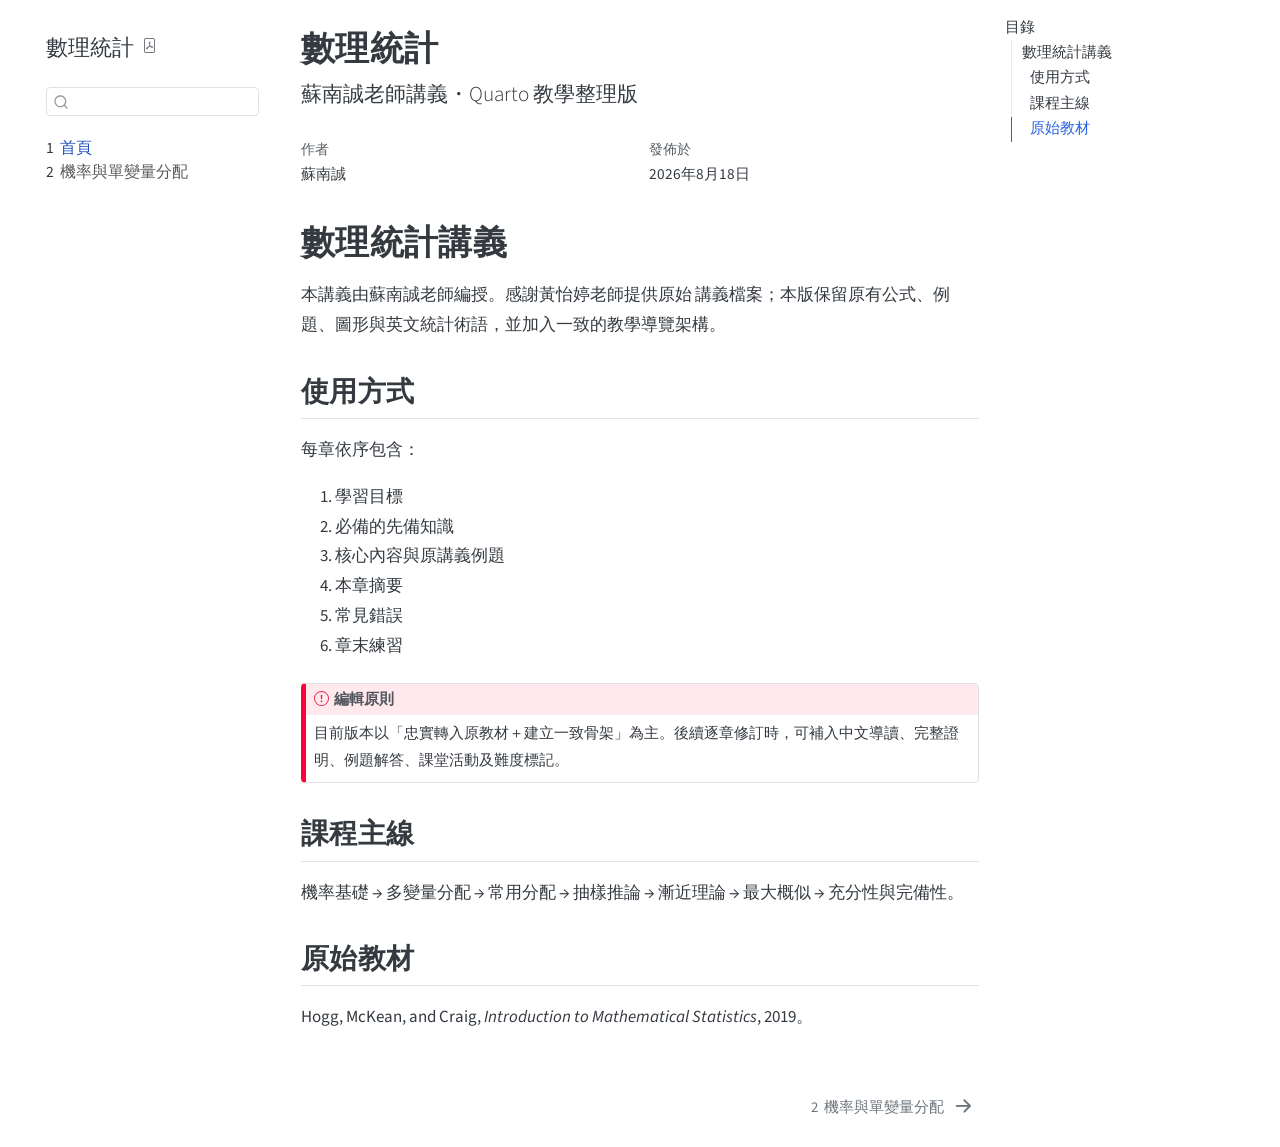
==== index.html @ 1f019f99 "Built site for gh-pages" ====
<!DOCTYPE html>
<html xmlns="http://www.w3.org/1999/xhtml" lang="zh-tw" xml:lang="zh-tw"><head>

<meta charset="utf-8">
<meta name="generator" content="quarto-1.10.18">

<meta name="viewport" content="width=device-width, initial-scale=1.0, user-scalable=yes">

<meta name="author" content="蘇南誠">

<title>數理統計</title>
<style>
/* Default styles provided by pandoc.
** See https://pandoc.org/MANUAL.html#variables-for-html for config info.
*/
span.smallcaps{font-variant: small-caps;}
div.columns{display: flex; gap: 1.5em;}
div.column{flex: auto;}
@media screen {
div.columns{gap: min(4vw, 1.5em);}
div.column{overflow-x: auto;}
}
div.hanging-indent{margin-left: 1.5em; text-indent: -1.5em;}
ul.task-list{list-style: none;}
ul.task-list li input[type="checkbox"] {
  width: 0.8em;
  margin: 0 0.8em 0.2em -1em; /* quarto-specific, see https://github.com/quarto-dev/quarto-cli/issues/4556 */ 
  vertical-align: middle;
}
</style>


<script src="site_libs/quarto-nav/quarto-nav.js"></script>
<script src="site_libs/quarto-nav/headroom.min.js"></script>
<script src="site_libs/clipboard/clipboard.min.js"></script>
<script src="site_libs/quarto-search/autocomplete.umd.js"></script>
<script src="site_libs/quarto-search/fuse.min.js"></script>
<script src="site_libs/quarto-search/quarto-search.js"></script>
<meta name="quarto:offset" content="./">
<link href="./01-probability.html" rel="next">
<script src="site_libs/quarto-html/quarto.js" type="module"></script>
<script src="site_libs/quarto-html/tabsets/tabsets.js" type="module"></script>
<script src="site_libs/quarto-html/popper.min.js"></script>
<script src="site_libs/quarto-html/tippy.umd.min.js"></script>
<script src="site_libs/quarto-html/anchor.min.js"></script>
<link href="site_libs/quarto-html/tippy.css" rel="stylesheet">
<link href="site_libs/quarto-html/quarto-syntax-highlighting-64a204ab8560d761af7679ceaba22944.css" rel="stylesheet" id="quarto-text-highlighting-styles">
<script src="site_libs/bootstrap/bootstrap.min.js"></script>
<link href="site_libs/bootstrap/bootstrap-icons.css" rel="stylesheet">
<link href="site_libs/bootstrap/bootstrap-631496449bf32ff9b0bb69a6bfd9195d.min.css" rel="stylesheet" append-hash="true" id="quarto-bootstrap" data-mode="light">
<script id="quarto-search-options" type="application/json">{
  "location": "sidebar",
  "copy-button": false,
  "collapse-after": 3,
  "panel-placement": "start",
  "type": "textbox",
  "limit": 50,
  "keyboard-shortcut": [
    "f",
    "/",
    "s"
  ],
  "show-item-context": false,
  "language": {
    "search-no-results-text": "沒有結果",
    "search-matching-documents-text": "符合的文件",
    "search-copy-link-title": "複製搜尋連結",
    "search-hide-matches-text": "隱藏其他符合的結果",
    "search-more-match-text": "更多符合結果",
    "search-more-matches-text": "更多符合結果",
    "search-clear-button-title": "清除",
    "search-text-placeholder": "",
    "search-detached-cancel-button-title": "取消",
    "search-submit-button-title": "送出",
    "search-label": "搜尋"
  }
}</script>


<link rel="stylesheet" href="styles.css">
</head>

<body class="nav-sidebar floating quarto-light">

<div id="quarto-search-results"></div>
  <header id="quarto-header" class="headroom fixed-top">
  <nav class="quarto-secondary-nav">
    <div class="container-fluid d-flex">
      <button type="button" class="quarto-btn-toggle btn" data-bs-toggle="collapse" role="button" data-bs-target=".quarto-sidebar-collapse-item" aria-controls="quarto-sidebar" aria-expanded="false" aria-label="切換側邊欄導航" onclick="if (window.quartoToggleHeadroom) { window.quartoToggleHeadroom(); }">
        <i class="bi bi-layout-text-sidebar-reverse"></i>
      </button>
        <nav class="quarto-page-breadcrumbs" aria-label="breadcrumb"><ol class="breadcrumb"><li class="breadcrumb-item"><a href="./index.html"><span class="chapter-number">1</span>&nbsp; <span class="chapter-title">首頁</span></a></li></ol></nav>
        <a class="flex-grow-1" role="navigation" data-bs-toggle="collapse" data-bs-target=".quarto-sidebar-collapse-item" aria-controls="quarto-sidebar" aria-expanded="false" aria-label="切換側邊欄導航" onclick="if (window.quartoToggleHeadroom) { window.quartoToggleHeadroom(); }">      
        </a>
      <button type="button" class="btn quarto-search-button" aria-label="搜尋" onclick="window.quartoOpenSearch();">
        <i class="bi bi-search"></i>
      </button>
    </div>
  </nav>
</header>
<!-- content -->
<div id="quarto-content" class="quarto-container page-columns page-rows-contents page-layout-article">
<!-- sidebar -->
  <nav id="quarto-sidebar" class="sidebar collapse collapse-horizontal quarto-sidebar-collapse-item sidebar-navigation floating overflow-auto">
    <div class="pt-lg-2 mt-2 text-left sidebar-header">
    <div class="sidebar-title mb-0 py-0">
      <a href="./">數理統計</a> 
        <div class="sidebar-tools-main">
    <a href="./數理統計.pdf" title="Download PDF" class="quarto-navigation-tool px-1" aria-label="Download PDF"><i class="bi bi-file-pdf"></i></a>
</div>
    </div>
      </div>
        <div class="mt-2 flex-shrink-0 align-items-center">
        <div class="sidebar-search">
        <div id="quarto-search" class="" title="搜尋"></div>
        </div>
        </div>
    <div class="sidebar-menu-container"> 
    <ul class="list-unstyled mt-1">
        <li class="sidebar-item">
  <div class="sidebar-item-container"> 
  <a href="./index.html" class="sidebar-item-text sidebar-link active">
 <span class="menu-text"><span class="chapter-number">1</span>&nbsp; <span class="chapter-title">首頁</span></span></a>
  </div>
</li>
        <li class="sidebar-item">
  <div class="sidebar-item-container"> 
  <a href="./01-probability.html" class="sidebar-item-text sidebar-link">
 <span class="menu-text"><span class="chapter-number">2</span>&nbsp; <span class="chapter-title">機率與單變量分配</span></span></a>
  </div>
</li>
    </ul>
    </div>
</nav>
<div id="quarto-sidebar-glass" class="quarto-sidebar-collapse-item" data-bs-toggle="collapse" data-bs-target=".quarto-sidebar-collapse-item"></div>
<!-- margin-sidebar -->
    <div id="quarto-margin-sidebar" class="sidebar margin-sidebar">
        <nav id="TOC" role="doc-toc" class="toc-active">
    <h2 id="toc-title">目錄</h2>
   
  <ul class="collapse">
  <li><a href="#數理統計講義" id="toc-數理統計講義" class="nav-link active" data-scroll-target="#數理統計講義">數理統計講義</a>
  <ul class="collapse">
  <li><a href="#使用方式" id="toc-使用方式" class="nav-link" data-scroll-target="#使用方式">使用方式</a></li>
  <li><a href="#課程主線" id="toc-課程主線" class="nav-link" data-scroll-target="#課程主線">課程主線</a></li>
  <li><a href="#原始教材" id="toc-原始教材" class="nav-link" data-scroll-target="#原始教材">原始教材</a></li>
  </ul></li>
  </ul>
</nav>
    </div>
<!-- main -->
<main class="content" id="quarto-document-content">

<header id="title-block-header" class="quarto-title-block default">
<div class="quarto-title">
<h1 class="title">數理統計</h1>
<p class="subtitle lead">蘇南誠老師講義・Quarto 教學整理版</p>
</div>



<div class="quarto-title-meta">

    <div>
    <div class="quarto-title-meta-heading">作者</div>
    <div class="quarto-title-meta-contents">
             <p>蘇南誠 </p>
          </div>
  </div>
    
    <div>
    <div class="quarto-title-meta-heading">發佈於</div>
    <div class="quarto-title-meta-contents">
      <p class="date">2026年8月18日</p>
    </div>
  </div>
  
    
  </div>
  


</header>


<section id="數理統計講義" class="level1 unnumbered">
<h1 class="unnumbered">數理統計講義</h1>
<p>本講義由蘇南誠老師編授。感謝黃怡婷老師提供原始 講義檔案；本版保留原有公式、例題、圖形與英文統計術語，並加入一致的教學導覽架構。</p>
<section id="使用方式" class="level2">
<h2 class="anchored" data-anchor-id="使用方式">使用方式</h2>
<p>每章依序包含：</p>
<ol type="1">
<li>學習目標</li>
<li>必備的先備知識</li>
<li>核心內容與原講義例題</li>
<li>本章摘要</li>
<li>常見錯誤</li>
<li>章末練習</li>
</ol>
<div class="callout callout-style-default callout-important callout-titled" title="編輯原則">
<div class="callout-header d-flex align-content-center">
<div class="callout-icon-container">
<i class="callout-icon"></i>
</div>
<div class="callout-title-container flex-fill">
<span class="screen-reader-only">重要</span>編輯原則
</div>
</div>
<div class="callout-body-container callout-body">
<p>目前版本以「忠實轉入原教材＋建立一致骨架」為主。後續逐章修訂時，可補入中文導讀、完整證明、例題解答、課堂活動及難度標記。</p>
</div>
</div>
</section>
<section id="課程主線" class="level2">
<h2 class="anchored" data-anchor-id="課程主線">課程主線</h2>
<p>機率基礎 → 多變量分配 → 常用分配 → 抽樣推論 → 漸近理論 → 最大概似 → 充分性與完備性。</p>
</section>
<section id="原始教材" class="level2">
<h2 class="anchored" data-anchor-id="原始教材">原始教材</h2>
<p>Hogg, McKean, and Craig, <em>Introduction to Mathematical Statistics</em>, 2019。</p>


</section>
</section>

</main> <!-- /main -->
<script id="quarto-html-after-body" type="application/javascript">
  window.document.addEventListener("DOMContentLoaded", function (event) {
    const icon = "";
    const anchorJS = new window.AnchorJS();
    anchorJS.options = {
      placement: 'right',
      icon: icon
    };
    anchorJS.add('.anchored');
    const isCodeAnnotation = (el) => {
      for (const clz of el.classList) {
        if (clz.startsWith('code-annotation-')) {                     
          return true;
        }
      }
      return false;
    }
    const onCopySuccess = function(e) {
      // button target
      const button = e.trigger;
      // don't keep focus
      button.blur();
      // flash "checked"
      button.classList.add('code-copy-button-checked');
      var currentTitle = button.getAttribute("title");
      button.setAttribute("title", "已複製");
      let tooltip;
      if (window.bootstrap) {
        button.setAttribute("data-bs-toggle", "tooltip");
        button.setAttribute("data-bs-placement", "left");
        button.setAttribute("data-bs-title", "已複製");
        tooltip = new bootstrap.Tooltip(button, 
          { trigger: "manual", 
            customClass: "code-copy-button-tooltip",
            offset: [0, -8]});
        tooltip.show();    
      }
      setTimeout(function() {
        if (tooltip) {
          tooltip.hide();
          button.removeAttribute("data-bs-title");
          button.removeAttribute("data-bs-toggle");
          button.removeAttribute("data-bs-placement");
        }
        button.setAttribute("title", currentTitle);
        button.classList.remove('code-copy-button-checked');
      }, 1000);
      // clear code selection
      e.clearSelection();
    }
    const getTextToCopy = function(trigger) {
      const outerScaffold = trigger.parentElement.cloneNode(true);
      const codeEl = outerScaffold.querySelector('code');
      for (const childEl of codeEl.children) {
        if (isCodeAnnotation(childEl)) {
          childEl.remove();
        }
      }
      return codeEl.innerText;
    }
    const clipboard = new window.ClipboardJS('.code-copy-button:not([data-in-quarto-modal])', {
      text: getTextToCopy
    });
    clipboard.on('success', onCopySuccess);
    if (window.document.getElementById('quarto-embedded-source-code-modal')) {
      const clipboardModal = new window.ClipboardJS('.code-copy-button[data-in-quarto-modal]', {
        text: getTextToCopy,
        container: window.document.getElementById('quarto-embedded-source-code-modal')
      });
      clipboardModal.on('success', onCopySuccess);
    }
      var localhostRegex = new RegExp(/^(?:http|https):\/\/localhost\:?[0-9]*\//);
      var mailtoRegex = new RegExp(/^mailto:/);
        var filterRegex = new RegExp('/' + window.location.host + '/');
      var isInternal = (href) => {
          return filterRegex.test(href) || localhostRegex.test(href) || mailtoRegex.test(href);
      }
      // Inspect non-navigation links and adorn them if external
     var links = window.document.querySelectorAll('a[href]:not(.nav-link):not(.navbar-brand):not(.toc-action):not(.sidebar-link):not(.sidebar-item-toggle):not(.pagination-link):not(.no-external):not([aria-hidden]):not(.dropdown-item):not(.quarto-navigation-tool):not(.about-link)');
      for (var i=0; i<links.length; i++) {
        const link = links[i];
        if (!isInternal(link.href)) {
          // undo the damage that might have been done by quarto-nav.js in the case of
          // links that we want to consider external
          if (link.dataset.originalHref !== undefined) {
            link.href = link.dataset.originalHref;
          }
        }
      }
    function tippyHover(el, contentFn, onTriggerFn, onUntriggerFn) {
      const config = {
        allowHTML: true,
        maxWidth: 500,
        delay: 100,
        arrow: false,
        appendTo: function(el) {
            return el.parentElement;
        },
        interactive: true,
        interactiveBorder: 10,
        theme: 'quarto',
        placement: 'bottom-start',
      };
      if (contentFn) {
        config.content = contentFn;
      }
      if (onTriggerFn) {
        config.onTrigger = onTriggerFn;
      }
      if (onUntriggerFn) {
        config.onUntrigger = onUntriggerFn;
      }
      window.tippy(el, config); 
    }
    const noterefs = window.document.querySelectorAll('a[role="doc-noteref"]');
    for (var i=0; i<noterefs.length; i++) {
      const ref = noterefs[i];
      tippyHover(ref, function() {
        // use id or data attribute instead here
        let href = ref.getAttribute('data-footnote-href') || ref.getAttribute('href');
        try { href = new URL(href).hash; } catch {}
        const id = href.replace(/^#\/?/, "");
        const note = window.document.getElementById(id);
        if (note) {
          return note.innerHTML;
        } else {
          return "";
        }
      });
    }
    const xrefs = window.document.querySelectorAll('a.quarto-xref');
    const processXRef = (id, note) => {
      // Strip column container classes
      const stripColumnClz = (el) => {
        el.classList.remove("page-full", "page-columns");
        if (el.children) {
          for (const child of el.children) {
            stripColumnClz(child);
          }
        }
      }
      stripColumnClz(note)
      if (id === null || id.startsWith('sec-')) {
        // Special case sections, only their first couple elements
        const container = document.createElement("div");
        if (note.children && note.children.length > 2) {
          container.appendChild(note.children[0].cloneNode(true));
          for (let i = 1; i < note.children.length; i++) {
            const child = note.children[i];
            if (child.tagName === "P" && child.innerText === "") {
              continue;
            } else {
              container.appendChild(child.cloneNode(true));
              break;
            }
          }
          if (window.Quarto?.typesetMath) {
            window.Quarto.typesetMath(container);
          }
          return container.innerHTML
        } else {
          if (window.Quarto?.typesetMath) {
            window.Quarto.typesetMath(note);
          }
          return note.innerHTML;
        }
      } else {
        // Remove any anchor links if they are present
        const anchorLink = note.querySelector('a.anchorjs-link');
        if (anchorLink) {
          anchorLink.remove();
        }
        if (window.Quarto?.typesetMath) {
          window.Quarto.typesetMath(note);
        }
        if (note.classList.contains("callout")) {
          return note.outerHTML;
        } else {
          return note.innerHTML;
        }
      }
    }
    for (var i=0; i<xrefs.length; i++) {
      const xref = xrefs[i];
      tippyHover(xref, undefined, function(instance) {
        instance.disable();
        let url = xref.getAttribute('href');
        let hash = undefined; 
        if (url.startsWith('#')) {
          hash = url;
        } else {
          try { hash = new URL(url).hash; } catch {}
        }
        if (hash) {
          const id = hash.replace(/^#\/?/, "");
          const note = window.document.getElementById(id);
          if (note !== null) {
            try {
              const html = processXRef(id, note.cloneNode(true));
              instance.setContent(html);
            } finally {
              instance.enable();
              instance.show();
            }
          } else {
            // See if we can fetch this
            fetch(url.split('#')[0])
            .then(res => res.text())
            .then(html => {
              const parser = new DOMParser();
              const htmlDoc = parser.parseFromString(html, "text/html");
              const note = htmlDoc.getElementById(id);
              if (note !== null) {
                const html = processXRef(id, note);
                instance.setContent(html);
              } 
            }).finally(() => {
              instance.enable();
              instance.show();
            });
          }
        } else {
          // See if we can fetch a full url (with no hash to target)
          // This is a special case and we should probably do some content thinning / targeting
          fetch(url)
          .then(res => res.text())
          .then(html => {
            const parser = new DOMParser();
            const htmlDoc = parser.parseFromString(html, "text/html");
            const note = htmlDoc.querySelector('main.content');
            if (note !== null) {
              // This should only happen for chapter cross references
              // (since there is no id in the URL)
              // remove the first header
              if (note.children.length > 0 && note.children[0].tagName === "HEADER") {
                note.children[0].remove();
              }
              const html = processXRef(null, note);
              instance.setContent(html);
            } 
          }).finally(() => {
            instance.enable();
            instance.show();
          });
        }
      }, function(instance) {
      });
    }
        let selectedAnnoteEl;
        const selectorForAnnotation = ( cell, annotation) => {
          let cellAttr = 'data-code-cell="' + cell + '"';
          let lineAttr = 'data-code-annotation="' +  annotation + '"';
          const selector = 'span[' + cellAttr + '][' + lineAttr + ']';
          return selector;
        }
        const selectCodeLines = (annoteEl) => {
          const doc = window.document;
          const targetCell = annoteEl.getAttribute("data-target-cell");
          const targetAnnotation = annoteEl.getAttribute("data-target-annotation");
          const annoteSpan = window.document.querySelector(selectorForAnnotation(targetCell, targetAnnotation));
          const lines = annoteSpan.getAttribute("data-code-lines").split(",");
          const lineIds = lines.map((line) => {
            return targetCell + "-" + line;
          })
          let top = null;
          let height = null;
          let parent = null;
          if (lineIds.length > 0) {
              //compute the position of the single el (top and bottom and make a div)
              const el = window.document.getElementById(lineIds[0]);
              top = el.offsetTop;
              height = el.offsetHeight;
              parent = el.parentElement.parentElement;
            if (lineIds.length > 1) {
              const lastEl = window.document.getElementById(lineIds[lineIds.length - 1]);
              const bottom = lastEl.offsetTop + lastEl.offsetHeight;
              height = bottom - top;
            }
            if (top !== null && height !== null && parent !== null) {
              // cook up a div (if necessary) and position it 
              let div = window.document.getElementById("code-annotation-line-highlight");
              if (div === null) {
                div = window.document.createElement("div");
                div.setAttribute("id", "code-annotation-line-highlight");
                div.style.position = 'absolute';
                parent.appendChild(div);
              }
              div.style.top = top - 2 + "px";
              div.style.height = height + 4 + "px";
              div.style.left = 0;
              let gutterDiv = window.document.getElementById("code-annotation-line-highlight-gutter");
              if (gutterDiv === null) {
                gutterDiv = window.document.createElement("div");
                gutterDiv.setAttribute("id", "code-annotation-line-highlight-gutter");
                gutterDiv.style.position = 'absolute';
                const codeCell = window.document.getElementById(targetCell);
                const gutter = codeCell.querySelector('.code-annotation-gutter');
                gutter.appendChild(gutterDiv);
              }
              gutterDiv.style.top = top - 2 + "px";
              gutterDiv.style.height = height + 4 + "px";
            }
            selectedAnnoteEl = annoteEl;
          }
        };
        const unselectCodeLines = () => {
          const elementsIds = ["code-annotation-line-highlight", "code-annotation-line-highlight-gutter"];
          elementsIds.forEach((elId) => {
            const div = window.document.getElementById(elId);
            if (div) {
              div.remove();
            }
          });
          selectedAnnoteEl = undefined;
        };
          // Handle positioning of the toggle
      window.addEventListener(
        "resize",
        throttle(() => {
          elRect = undefined;
          if (selectedAnnoteEl) {
            selectCodeLines(selectedAnnoteEl);
          }
        }, 10)
      );
      function throttle(fn, ms) {
      let throttle = false;
      let timer;
        return (...args) => {
          if(!throttle) { // first call gets through
              fn.apply(this, args);
              throttle = true;
          } else { // all the others get throttled
              if(timer) clearTimeout(timer); // cancel #2
              timer = setTimeout(() => {
                fn.apply(this, args);
                timer = throttle = false;
              }, ms);
          }
        };
      }
        // Attach click handler to the DT
        const annoteDls = window.document.querySelectorAll('dt[data-target-cell]');
        for (const annoteDlNode of annoteDls) {
          annoteDlNode.addEventListener('click', (event) => {
            const clickedEl = event.target;
            if (clickedEl !== selectedAnnoteEl) {
              unselectCodeLines();
              const activeEl = window.document.querySelector('dt[data-target-cell].code-annotation-active');
              if (activeEl) {
                activeEl.classList.remove('code-annotation-active');
              }
              selectCodeLines(clickedEl);
              clickedEl.classList.add('code-annotation-active');
            } else {
              // Unselect the line
              unselectCodeLines();
              clickedEl.classList.remove('code-annotation-active');
            }
          });
        }
    const findCites = (el) => {
      const parentEl = el.parentElement;
      if (parentEl) {
        const cites = parentEl.dataset.cites;
        if (cites) {
          return {
            el,
            cites: cites.split(' ')
          };
        } else {
          return findCites(el.parentElement)
        }
      } else {
        return undefined;
      }
    };
    var bibliorefs = window.document.querySelectorAll('a[role="doc-biblioref"]');
    for (var i=0; i<bibliorefs.length; i++) {
      const ref = bibliorefs[i];
      const citeInfo = findCites(ref);
      if (citeInfo) {
        tippyHover(citeInfo.el, function() {
          var popup = window.document.createElement('div');
          citeInfo.cites.forEach(function(cite) {
            var citeDiv = window.document.createElement('div');
            citeDiv.classList.add('hanging-indent');
            citeDiv.classList.add('csl-entry');
            var biblioDiv = window.document.getElementById('ref-' + cite);
            if (biblioDiv) {
              citeDiv.innerHTML = biblioDiv.innerHTML;
            }
            popup.appendChild(citeDiv);
          });
          return popup.innerHTML;
        });
      }
    }
  });
  </script>
<nav class="page-navigation">
  <div class="nav-page nav-page-previous">
  </div>
  <div class="nav-page nav-page-next">
      <a href="./01-probability.html" class="pagination-link" aria-label="機率與單變量分配">
        <span class="nav-page-text"><span class="chapter-number">2</span>&nbsp; <span class="chapter-title">機率與單變量分配</span></span> <i class="bi bi-arrow-right-short"></i>
      </a>
  </div>
</nav>
</div> <!-- /content -->




</body></html>
---- site_libs/quarto-html/tippy.css ----
.tippy-box[data-animation=fade][data-state=hidden]{opacity:0}[data-tippy-root]{max-width:calc(100vw - 10px)}.tippy-box{position:relative;background-color:#333;color:#fff;border-radius:4px;font-size:14px;line-height:1.4;white-space:normal;outline:0;transition-property:transform,visibility,opacity}.tippy-box[data-placement^=top]>.tippy-arrow{bottom:0}.tippy-box[data-placement^=top]>.tippy-arrow:before{bottom:-7px;left:0;border-width:8px 8px 0;border-top-color:initial;transform-origin:center top}.tippy-box[data-placement^=bottom]>.tippy-arrow{top:0}.tippy-box[data-placement^=bottom]>.tippy-arrow:before{top:-7px;left:0;border-width:0 8px 8px;border-bottom-color:initial;transform-origin:center bottom}.tippy-box[data-placement^=left]>.tippy-arrow{right:0}.tippy-box[data-placement^=left]>.tippy-arrow:before{border-width:8px 0 8px 8px;border-left-color:initial;right:-7px;transform-origin:center left}.tippy-box[data-placement^=right]>.tippy-arrow{left:0}.tippy-box[data-placement^=right]>.tippy-arrow:before{left:-7px;border-width:8px 8px 8px 0;border-right-color:initial;transform-origin:center right}.tippy-box[data-inertia][data-state=visible]{transition-timing-function:cubic-bezier(.54,1.5,.38,1.11)}.tippy-arrow{width:16px;height:16px;color:#333}.tippy-arrow:before{content:"";position:absolute;border-color:transparent;border-style:solid}.tippy-content{position:relative;padding:5px 9px;z-index:1}
---- site_libs/quarto-html/quarto-syntax-highlighting-64a204ab8560d761af7679ceaba22944.css ----
/* quarto syntax highlight colors */
:root {
  --quarto-hl-ot-color: #003B4F;
  --quarto-hl-at-color: #657422;
  --quarto-hl-ss-color: #20794D;
  --quarto-hl-an-color: #5E5E5E;
  --quarto-hl-fu-color: #4758AB;
  --quarto-hl-st-color: #20794D;
  --quarto-hl-cf-color: #003B4F;
  --quarto-hl-op-color: #5E5E5E;
  --quarto-hl-er-color: #AD0000;
  --quarto-hl-bn-color: #AD0000;
  --quarto-hl-al-color: #AD0000;
  --quarto-hl-va-color: #111111;
  --quarto-hl-bu-color: inherit;
  --quarto-hl-ex-color: inherit;
  --quarto-hl-pp-color: #AD0000;
  --quarto-hl-in-color: #5E5E5E;
  --quarto-hl-vs-color: #20794D;
  --quarto-hl-wa-color: #5E5E5E;
  --quarto-hl-do-color: #5E5E5E;
  --quarto-hl-im-color: #00769E;
  --quarto-hl-ch-color: #20794D;
  --quarto-hl-dt-color: #AD0000;
  --quarto-hl-fl-color: #AD0000;
  --quarto-hl-co-color: #5E5E5E;
  --quarto-hl-cv-color: #5E5E5E;
  --quarto-hl-cn-color: #8f5902;
  --quarto-hl-sc-color: #5E5E5E;
  --quarto-hl-dv-color: #AD0000;
  --quarto-hl-kw-color: #003B4F;
}

/* other quarto variables */
:root {
  --quarto-font-monospace: SFMono-Regular, Menlo, Monaco, Consolas, "Liberation Mono", "Courier New", monospace;
}

/* syntax highlight based on Pandoc's rules */
pre > code.sourceCode > span {
  color: #003B4F;
}

code.sourceCode > span {
  color: #003B4F;
}

div.sourceCode,
div.sourceCode pre.sourceCode {
  color: #003B4F;
}

/* Normal */
code span {
  color: #003B4F;
}

/* Alert */
code span.al {
  color: #AD0000;
  font-style: inherit;
}

/* Annotation */
code span.an {
  color: #5E5E5E;
  font-style: inherit;
}

/* Attribute */
code span.at {
  color: #657422;
  font-style: inherit;
}

/* BaseN */
code span.bn {
  color: #AD0000;
  font-style: inherit;
}

/* BuiltIn */
code span.bu {
  font-style: inherit;
}

/* ControlFlow */
code span.cf {
  color: #003B4F;
  font-weight: bold;
  font-style: inherit;
}

/* Char */
code span.ch {
  color: #20794D;
  font-style: inherit;
}

/* Constant */
code span.cn {
  color: #8f5902;
  font-style: inherit;
}

/* Comment */
code span.co {
  color: #5E5E5E;
  font-style: inherit;
}

/* CommentVar */
code span.cv {
  color: #5E5E5E;
  font-style: italic;
}

/* Documentation */
code span.do {
  color: #5E5E5E;
  font-style: italic;
}

/* DataType */
code span.dt {
  color: #AD0000;
  font-style: inherit;
}

/* DecVal */
code span.dv {
  color: #AD0000;
  font-style: inherit;
}

/* Error */
code span.er {
  color: #AD0000;
  font-style: inherit;
}

/* Extension */
code span.ex {
  font-style: inherit;
}

/* Float */
code span.fl {
  color: #AD0000;
  font-style: inherit;
}

/* Function */
code span.fu {
  color: #4758AB;
  font-style: inherit;
}

/* Import */
code span.im {
  color: #00769E;
  font-style: inherit;
}

/* Information */
code span.in {
  color: #5E5E5E;
  font-style: inherit;
}

/* Keyword */
code span.kw {
  color: #003B4F;
  font-weight: bold;
  font-style: inherit;
}

/* Operator */
code span.op {
  color: #5E5E5E;
  font-style: inherit;
}

/* Other */
code span.ot {
  color: #003B4F;
  font-style: inherit;
}

/* Preprocessor */
code span.pp {
  color: #AD0000;
  font-style: inherit;
}

/* SpecialChar */
code span.sc {
  color: #5E5E5E;
  font-style: inherit;
}

/* SpecialString */
code span.ss {
  color: #20794D;
  font-style: inherit;
}

/* String */
code span.st {
  color: #20794D;
  font-style: inherit;
}

/* Variable */
code span.va {
  color: #111111;
  font-style: inherit;
}

/* VerbatimString */
code span.vs {
  color: #20794D;
  font-style: inherit;
}

/* Warning */
code span.wa {
  color: #5E5E5E;
  font-style: italic;
}

.prevent-inlining {
  content: "</";
}

/*# sourceMappingURL=9d8d5bb603a83b8298b89080a598c93b.css.map */
---- styles.css ----
body {
  line-height: 1.75;
}

h1, h2, h3 {
  letter-spacing: 0.01em;
}

.callout {
  margin-top: 1.25rem;
  margin-bottom: 1.25rem;
}

div.sourceCode, pre {
  border-radius: 0.35rem;
}

.math.display {
  overflow-x: auto;
  padding-block: 0.35rem;
}
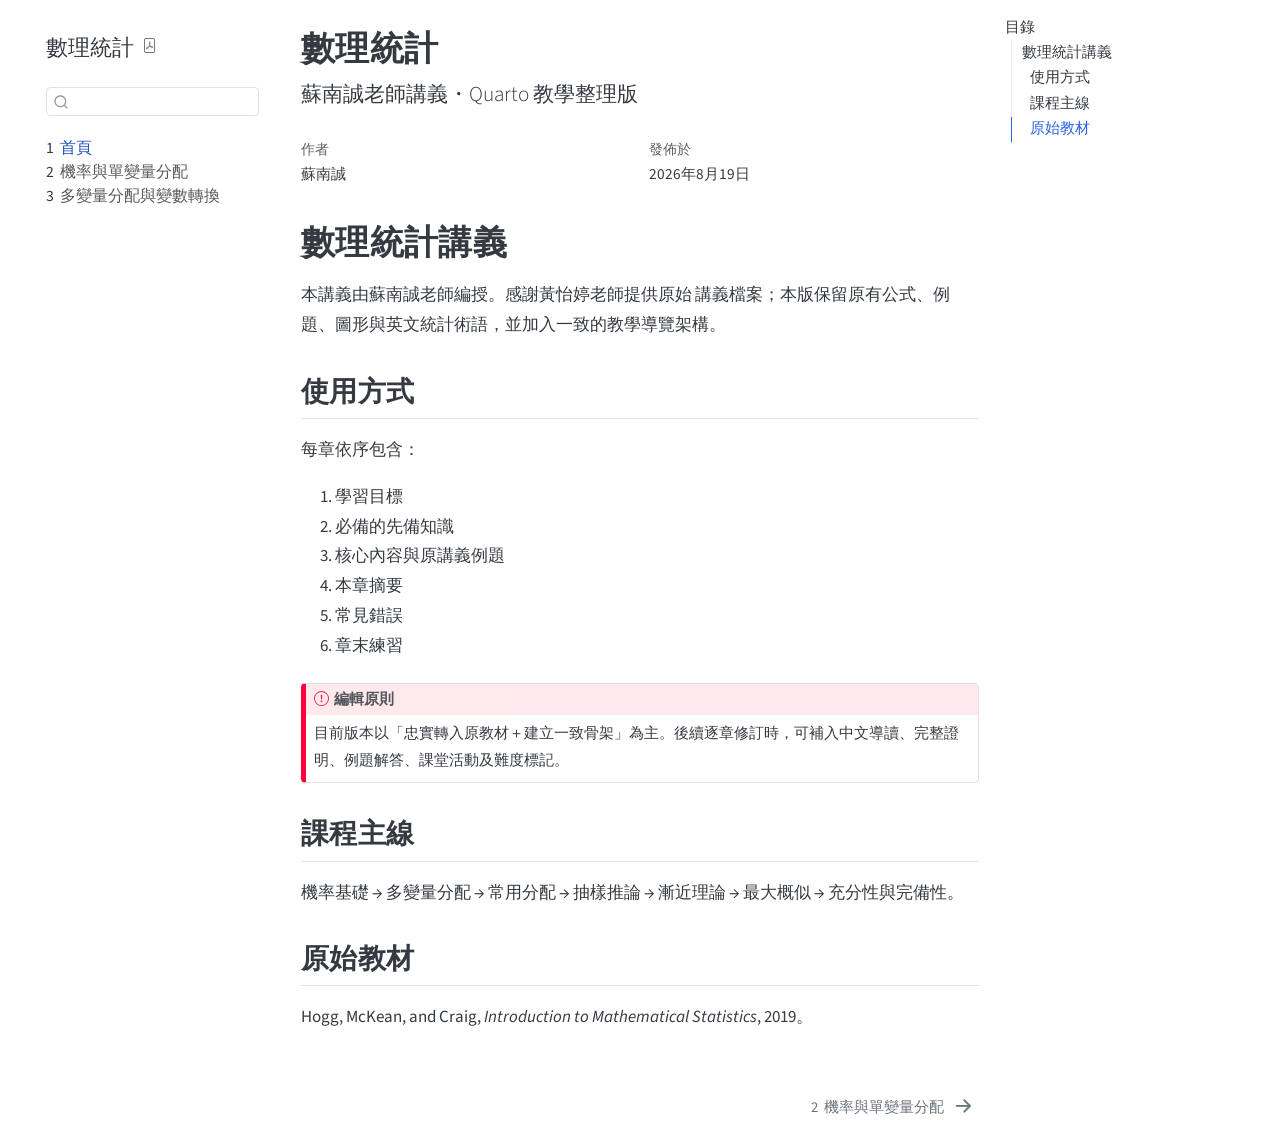
==== commit 462b2701: "Built site for gh-pages" ====
--- a/index.html
+++ b/index.html
@@ -129,6 +129,12 @@
  <span class="menu-text"><span class="chapter-number">2</span>&nbsp; <span class="chapter-title">機率與單變量分配</span></span></a>
   </div>
 </li>
+        <li class="sidebar-item">
+  <div class="sidebar-item-container"> 
+  <a href="./02-multivariate.html" class="sidebar-item-text sidebar-link">
+ <span class="menu-text"><span class="chapter-number">3</span>&nbsp; <span class="chapter-title">多變量分配與變數轉換</span></span></a>
+  </div>
+</li>
     </ul>
     </div>
 </nav>
@@ -171,7 +177,7 @@
     <div>
     <div class="quarto-title-meta-heading">發佈於</div>
     <div class="quarto-title-meta-contents">
-      <p class="date">2026年8月18日</p>
+      <p class="date">2026年8月19日</p>
     </div>
   </div>
   
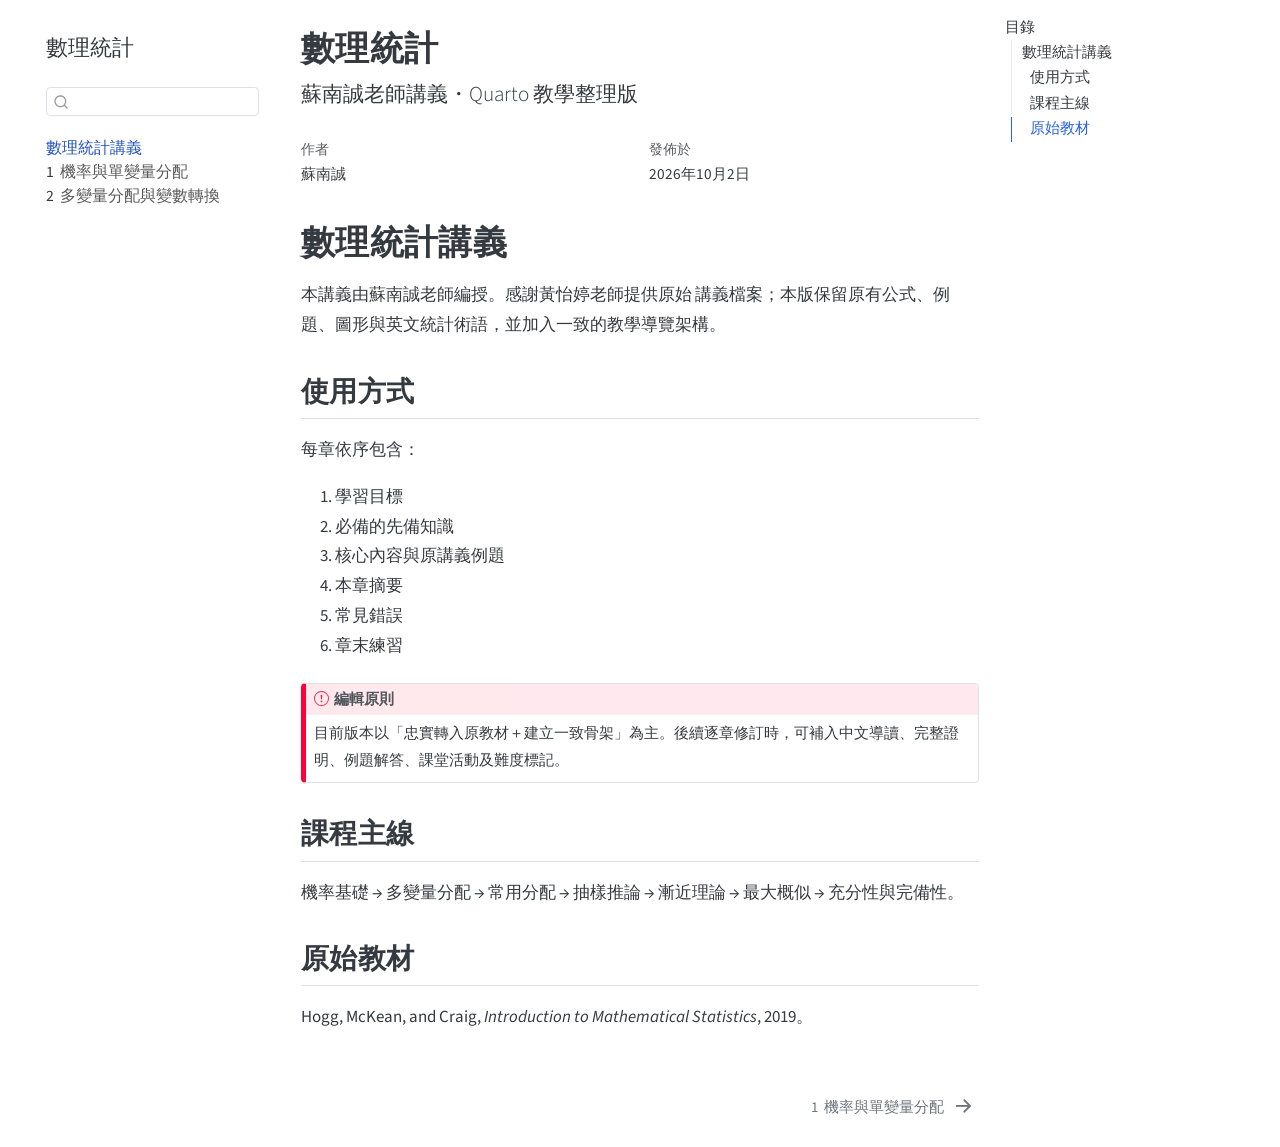
==== commit 7314b5c2: "Built site for gh-pages" ====
--- a/index.html
+++ b/index.html
@@ -89,7 +89,7 @@
       <button type="button" class="quarto-btn-toggle btn" data-bs-toggle="collapse" role="button" data-bs-target=".quarto-sidebar-collapse-item" aria-controls="quarto-sidebar" aria-expanded="false" aria-label="切換側邊欄導航" onclick="if (window.quartoToggleHeadroom) { window.quartoToggleHeadroom(); }">
         <i class="bi bi-layout-text-sidebar-reverse"></i>
       </button>
-        <nav class="quarto-page-breadcrumbs" aria-label="breadcrumb"><ol class="breadcrumb"><li class="breadcrumb-item"><a href="./index.html"><span class="chapter-number">1</span>&nbsp; <span class="chapter-title">首頁</span></a></li></ol></nav>
+        <nav class="quarto-page-breadcrumbs" aria-label="breadcrumb"><ol class="breadcrumb"><li class="breadcrumb-item"><a href="./index.html">數理統計講義</a></li></ol></nav>
         <a class="flex-grow-1" role="navigation" data-bs-toggle="collapse" data-bs-target=".quarto-sidebar-collapse-item" aria-controls="quarto-sidebar" aria-expanded="false" aria-label="切換側邊欄導航" onclick="if (window.quartoToggleHeadroom) { window.quartoToggleHeadroom(); }">      
         </a>
       <button type="button" class="btn quarto-search-button" aria-label="搜尋" onclick="window.quartoOpenSearch();">
@@ -105,9 +105,6 @@
     <div class="pt-lg-2 mt-2 text-left sidebar-header">
     <div class="sidebar-title mb-0 py-0">
       <a href="./">數理統計</a> 
-        <div class="sidebar-tools-main">
-    <a href="./數理統計.pdf" title="Download PDF" class="quarto-navigation-tool px-1" aria-label="Download PDF"><i class="bi bi-file-pdf"></i></a>
-</div>
     </div>
       </div>
         <div class="mt-2 flex-shrink-0 align-items-center">
@@ -120,19 +117,19 @@
         <li class="sidebar-item">
   <div class="sidebar-item-container"> 
   <a href="./index.html" class="sidebar-item-text sidebar-link active">
- <span class="menu-text"><span class="chapter-number">1</span>&nbsp; <span class="chapter-title">首頁</span></span></a>
+ <span class="menu-text">數理統計講義</span></a>
   </div>
 </li>
         <li class="sidebar-item">
   <div class="sidebar-item-container"> 
   <a href="./01-probability.html" class="sidebar-item-text sidebar-link">
- <span class="menu-text"><span class="chapter-number">2</span>&nbsp; <span class="chapter-title">機率與單變量分配</span></span></a>
+ <span class="menu-text"><span class="chapter-number">1</span>&nbsp; <span class="chapter-title">機率與單變量分配</span></span></a>
   </div>
 </li>
         <li class="sidebar-item">
   <div class="sidebar-item-container"> 
   <a href="./02-multivariate.html" class="sidebar-item-text sidebar-link">
- <span class="menu-text"><span class="chapter-number">3</span>&nbsp; <span class="chapter-title">多變量分配與變數轉換</span></span></a>
+ <span class="menu-text"><span class="chapter-number">2</span>&nbsp; <span class="chapter-title">多變量分配與變數轉換</span></span></a>
   </div>
 </li>
     </ul>
@@ -177,7 +174,7 @@
     <div>
     <div class="quarto-title-meta-heading">發佈於</div>
     <div class="quarto-title-meta-contents">
-      <p class="date">2026年8月19日</p>
+      <p class="date">2026年10月2日</p>
     </div>
   </div>
   
@@ -635,7 +632,7 @@
   </div>
   <div class="nav-page nav-page-next">
       <a href="./01-probability.html" class="pagination-link" aria-label="機率與單變量分配">
-        <span class="nav-page-text"><span class="chapter-number">2</span>&nbsp; <span class="chapter-title">機率與單變量分配</span></span> <i class="bi bi-arrow-right-short"></i>
+        <span class="nav-page-text"><span class="chapter-number">1</span>&nbsp; <span class="chapter-title">機率與單變量分配</span></span> <i class="bi bi-arrow-right-short"></i>
       </a>
   </div>
 </nav>
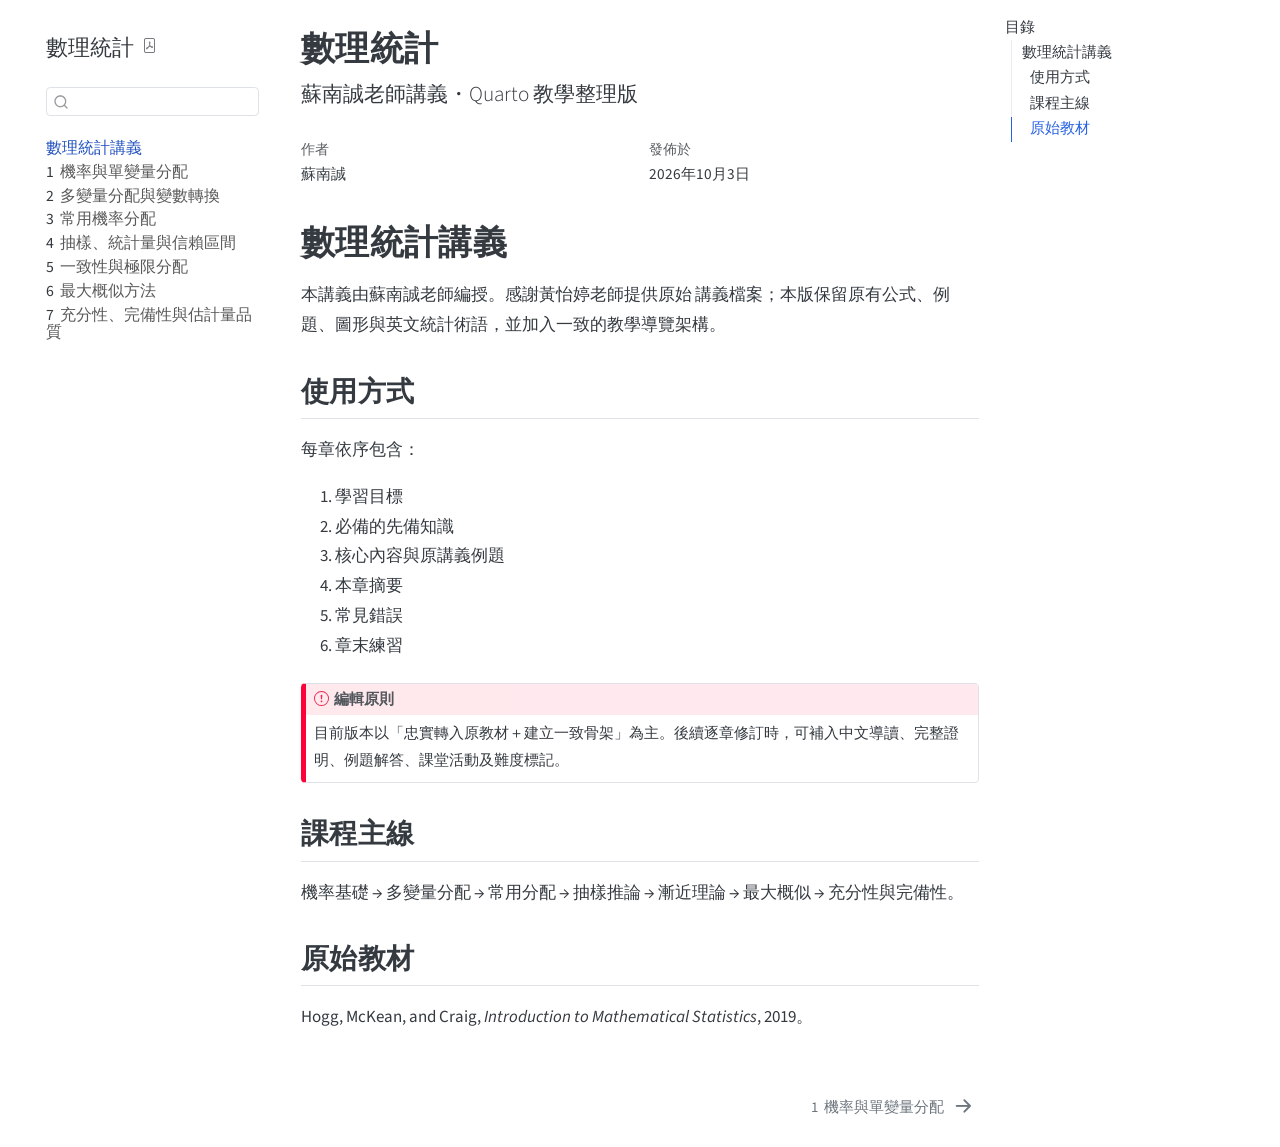
==== commit 9384849f: "Built site for gh-pages" ====
--- a/index.html
+++ b/index.html
@@ -105,6 +105,9 @@
     <div class="pt-lg-2 mt-2 text-left sidebar-header">
     <div class="sidebar-title mb-0 py-0">
       <a href="./">數理統計</a> 
+        <div class="sidebar-tools-main">
+    <a href="./數理統計.pdf" title="Download PDF" class="quarto-navigation-tool px-1" aria-label="Download PDF"><i class="bi bi-file-pdf"></i></a>
+</div>
     </div>
       </div>
         <div class="mt-2 flex-shrink-0 align-items-center">
@@ -130,6 +133,36 @@
   <div class="sidebar-item-container"> 
   <a href="./02-multivariate.html" class="sidebar-item-text sidebar-link">
  <span class="menu-text"><span class="chapter-number">2</span>&nbsp; <span class="chapter-title">多變量分配與變數轉換</span></span></a>
+  </div>
+</li>
+        <li class="sidebar-item">
+  <div class="sidebar-item-container"> 
+  <a href="./03-special-distributions.html" class="sidebar-item-text sidebar-link">
+ <span class="menu-text"><span class="chapter-number">3</span>&nbsp; <span class="chapter-title">常用機率分配</span></span></a>
+  </div>
+</li>
+        <li class="sidebar-item">
+  <div class="sidebar-item-container"> 
+  <a href="./04-sampling-inference.html" class="sidebar-item-text sidebar-link">
+ <span class="menu-text"><span class="chapter-number">4</span>&nbsp; <span class="chapter-title">抽樣、統計量與信賴區間</span></span></a>
+  </div>
+</li>
+        <li class="sidebar-item">
+  <div class="sidebar-item-container"> 
+  <a href="./05-asymptotics.html" class="sidebar-item-text sidebar-link">
+ <span class="menu-text"><span class="chapter-number">5</span>&nbsp; <span class="chapter-title">一致性與極限分配</span></span></a>
+  </div>
+</li>
+        <li class="sidebar-item">
+  <div class="sidebar-item-container"> 
+  <a href="./06-likelihood.html" class="sidebar-item-text sidebar-link">
+ <span class="menu-text"><span class="chapter-number">6</span>&nbsp; <span class="chapter-title">最大概似方法</span></span></a>
+  </div>
+</li>
+        <li class="sidebar-item">
+  <div class="sidebar-item-container"> 
+  <a href="./07-sufficiency.html" class="sidebar-item-text sidebar-link">
+ <span class="menu-text"><span class="chapter-number">7</span>&nbsp; <span class="chapter-title">充分性、完備性與估計量品質</span></span></a>
   </div>
 </li>
     </ul>
@@ -174,7 +207,7 @@
     <div>
     <div class="quarto-title-meta-heading">發佈於</div>
     <div class="quarto-title-meta-contents">
-      <p class="date">2026年10月2日</p>
+      <p class="date">2026年10月3日</p>
     </div>
   </div>
   
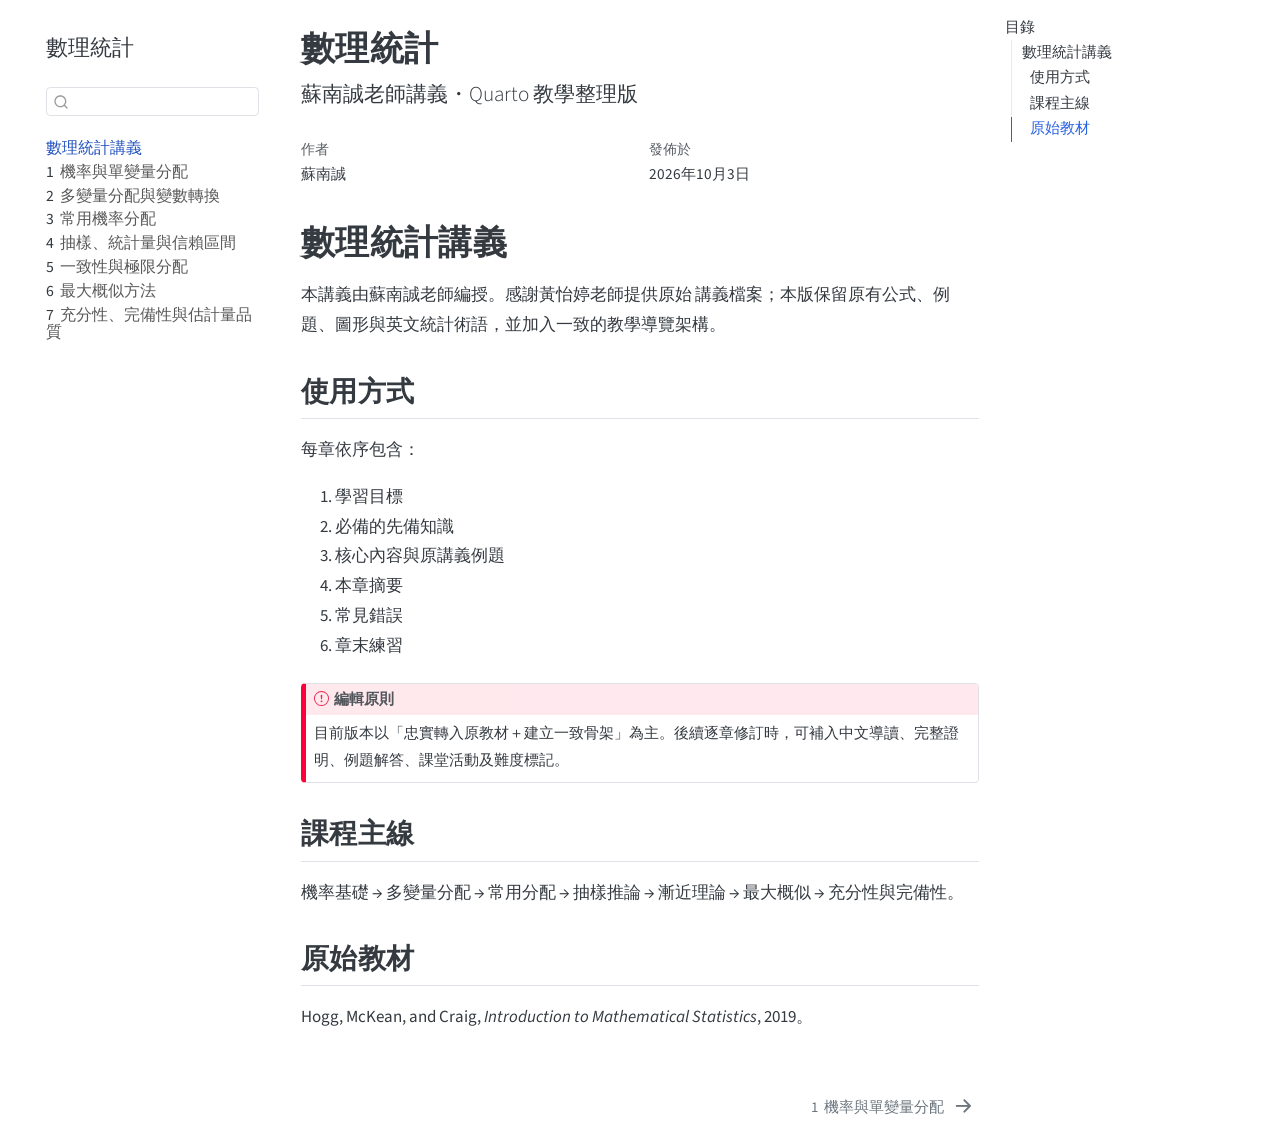
==== commit 3491928b: "Built site for gh-pages" ====
--- a/index.html
+++ b/index.html
@@ -105,9 +105,6 @@
     <div class="pt-lg-2 mt-2 text-left sidebar-header">
     <div class="sidebar-title mb-0 py-0">
       <a href="./">數理統計</a> 
-        <div class="sidebar-tools-main">
-    <a href="./數理統計.pdf" title="Download PDF" class="quarto-navigation-tool px-1" aria-label="Download PDF"><i class="bi bi-file-pdf"></i></a>
-</div>
     </div>
       </div>
         <div class="mt-2 flex-shrink-0 align-items-center">
